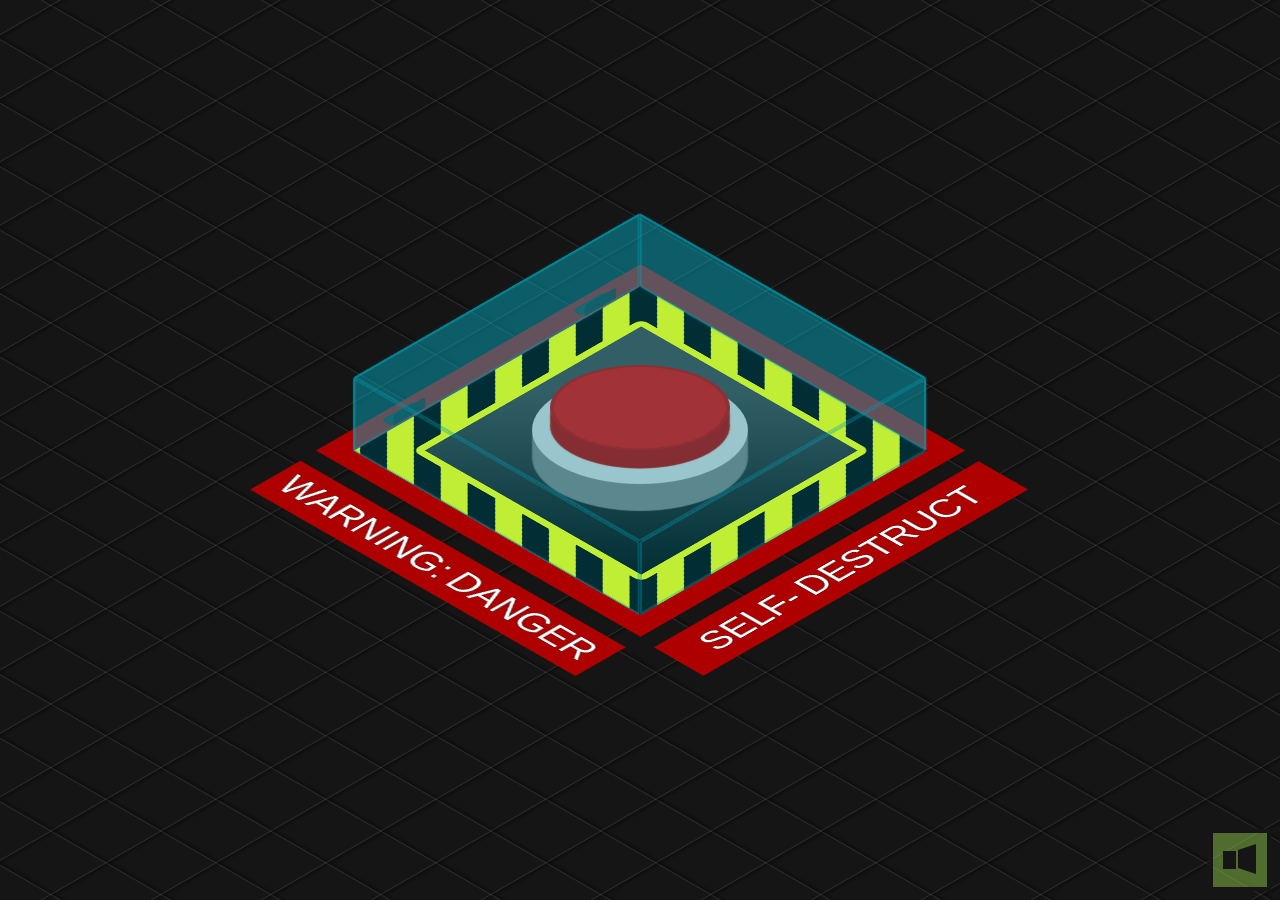
==== index.html @ ad41deb0 "new" ====
<!DOCTYPE html>
<html lang="vi">
<head>
    <meta charset="UTF-8">
    <meta http-equiv="X-UA-Compatible" content="IE=edge">
    <meta name="viewport" content="width=device-width, initial-scale=1.0">
    <title>My Love</title>
    <link rel="stylesheet" href="main.css">
    <link rel="shortcut icon" href="./icon.png" type="image/x-icon">
</head>
<body>
    <div class="grid"></div>

    <div class="warning"></div>

    <div class="base">
        <button id="activate">
            <span></span>
        </button>
    </div>

    <div class="box opened" id="cover">
        <div></div>
        <div></div>
        <div></div>
        <div></div>
        <div></div>
        <div></div>
        <span></span><span></span>
    </div>

    <div class="hinges"></div>

    <div class="text">
        SELF-&thinsp;DESTRUCT
    </div>
    
    <div id="panel2">
        <div id="msg">YOUR ANSWER IS FALSE</div>
        <span id="again">AGAIN PLEASE</span>
    </div>


    <div id="panel">
        <div id="msg">ANSWER NOW</div>
        <div id="time">9</div>
        <span id="abort"><a href="index2.html">YES</a></span>
        <span id="no">NO</span>
        <span id="detonate">😒BOOM...BOOM..!!!😒</span>
    </div>

    <div id="turn-off"></div>
    <div id="closing"></div>

    <div id="restart"><button id="reload"></button></div>

    <div id="mute"></div>

    <audio id="alarm">
        <source src="https://josetxu.com/demos/sounds/self-destruct-alarm-count.mp3" type="audio/mpeg">
    </audio>
 
    <script src="main.js"></script>

</body>
</html>
---- main.css ----
body {
	margin: 0;
	padding: 0;
	width: 100vw;
	height: 100vh;
	display: flex;
	justify-content: center;
	align-items: center;
	overflow: hidden;
	background-color: #151515;
}

.base {
	background: #cacaca;
	width: 20vmin;
	border-radius: 27vmin;
	box-shadow: 0 6vmin 0.15vmin 0vmin #777, 0 4vmin 0.15vmin 0vmin #777, 0 2vmin 0.15vmin 0vmin #777;
	padding: 0vmin 2vmin 2vmin 2vmin;
	z-index: 1;
	transform: rotateX(60deg) rotateZ(0deg);
	margin-top: -4.5vmin;
	height: 22vmin;
}

button#activate {
	background: #d60505;
	border: 0;
	width: 20vmin;
	height: 19vmin;
	border-radius: 100%;
	position: relative;
	cursor: pointer;
	outline: none;
	z-index: 2;
	box-shadow: 0 4vmin 0.15vmin 0vmin #af0000, 0 2vmin 0.15vmin 0vmin #af0000;
	top: -2.5vmin;
	border: 0.5vmin solid #af0000a1;
	transition: all 0.25s ease 0s;
}

button#activate:hover {
	box-shadow: 0 3vmin 0.15vmin 0vmin #af0000, 0 1vmin 0.15vmin 0vmin #af0000;
	top: -1.5vmin;
	transition: all 0.5s ease 0s;
}
button#activate:active, button#activate.pushed {
	box-shadow: 0 1vmin 0.15vmin 0vmin #af0000, 0 1vmin 0.15vmin 0vmin #af0000;
	top: 0.5vmin;
	transition: all 0.25s ease 0s;
}
button#activate.pushed {
	box-shadow: 0 0 20px 10px #ff3c3c, 0 0 100px 50px #ff2828;
	background: #ff0000;
	border-bottom: 3px solid #00000020;
}


.box {
	transform: rotateX(-35deg) rotateY(45deg) rotateZ(0deg) rotate3d(1, 0, 0, 90deg);
	transform-origin: center top;
	transform-style: preserve-3d;
	width: 45vmin;
	position: absolute;
	z-index: 5;
	margin-top: 27vmin;
	transition: transform 1s ease 0s;
	cursor: pointer;
	height: 45vmin;
	margin-left: -32vmin;
}

.box.opened {
  transform: rotateX(-35deg) rotateY(45deg) rotateZ(0deg) rotate3d(1, 0, 0, 180deg);
}

.box div {
	position: absolute;
	width: 45vmin;
	height: 45vmin;
	background: #00bcd47d;
	opacity: 0.5;
	border: 3px solid #00a4b9;
	border-radius: 3px;
	box-sizing: border-box;
	box-shadow: 0 0 3px 0 #00bcd48a;
}

.box > div:nth-child(1) {
	opacity: 0;
}
.box > div:nth-child(2) {
	transform: rotateX(90deg) translate3d(0px, 5vmin, 5vmin);
	height: 10vmin;
}
.box > div:nth-child(3) {
	transform: rotateX(0deg) translate3d(0, 0, 10vmin);
}
.box > div:nth-child(4) {
	transform: rotateX(270deg) translate3d(0px, -5vmin, 40vmin);
	height: 10vmin;
}
.box > div:nth-child(5) {
	transform: rotateY(90deg) translate3d(-5vmin, 0, 40vmin);
	width: 10vmin;
}
.box > div:nth-child(6) {
	transform: rotateY(-90deg) translate3d(5vmin, 0vmin, 5vmin);
	width: 10vmin;
}




.grid {
	background:repeating-linear-gradient(150deg, rgba(255,255,255,0) 0, rgba(255,255,255,0) 49px, rgb(255 255 255 / 10%) 50px ,rgb(0 0 0 / 30%) 51px , rgba(255,255,255,0) 55px ), repeating-linear-gradient(30deg, rgba(255,255,255,0) 0, rgba(255,255,255,0) 49px, rgb(255 255 255 / 10%) 50px ,rgb(0 0 0 / 30%) 51px , rgba(255,255,255,0) 55px );
	position: fixed;
	width: 200vw;
	height: 150vh;
}


.warning {
	position: absolute;
	z-index: 0;
	width: 45vmin;
	height: 45vmin;
	background: repeating-linear-gradient(-45deg, black, black 3vmin, yellow 3vmin, yellow 6vmin);
	transform: rotateX(-35deg) rotateY(45deg) rotateZ(0deg) rotate3d(1, 0, 0, 90deg);
	box-shadow: 0 0 0 3vmin #af0000;
}

.warning:before {
	content: "";
	width: 80%;
	height: 80%;
	background: linear-gradient(45deg, #000000 0%, #414141 74%);
	float: left;
	margin-top: 10%;
	margin-left: 10%;
	border: 1vmin solid yellow;
	border-radius: 1vmin;
	box-sizing: border-box;
}

.warning:after {
	content: "WARNING:\2009 DANGER";
	color: white;
	transform: rotate(90deg);
	float: left;
	background: #af0000;
	position: absolute;
	bottom: 18.5vmin;
	left: -35vmin;
	font-size: 5vmin;
	font-family: Arial, Helvetica, serif;
	width: 49vmin;
	text-align: center;
	padding: 1vmin;
	text-shadow: 0 0 1px #000, 0 0 1px #000, 0 0 1px #000;
}





.hinges {
  position: absolute;
	z-index: 3;
	transform: rotateX(-35deg) rotateY(45deg) rotateZ(0deg) rotate3d(1, 0, 0, 90deg);
}


.hinges:before, .hinges:after {
	content: "";
	background: #2b2b2b;
	width: 5vmin;
	height: 1.5vmin;
	position: absolute;
	margin-top: -24.5vmin;
	z-index: 5;
	border: 2px solid #00000010;
	border-radius: 5px 5px 0 0;
	box-sizing: border-box;
	margin-left: -16.25vmin;
}
.hinges:after {
  margin-left: 13.75vmin;
  margin-top: -24.5vmin;
}


.box > span:before, .box > span:after {
	content: "";
	width: 5vmin;
	height: 1.5vmin;
	background: #103e4480;
	position: absolute;
	margin-left: 6vmin;
	border-radius: 0 0 5px 5px;
}
.box > span:after  {
  margin-left: 36vmin;
}

.box > span {
  transform: rotateX(89deg) translate(0.3vmin, 0.3vmin);
  position: absolute;
}





.text {
	position: absolute;
	margin-top: 55vmin;
	color: white;
	font-family: Arial, Helvetica, serif;
	font-size: 5vmin;
	text-shadow: 0 0 1px #000, 0 0 1px #000, 0 0 1px #000;
	perspective-origin: left;
	background: #af0000;
	padding: 1vmin;
	transform: rotateX(-35deg) rotateY(45deg) rotateZ(0deg) rotate3d(1, 0, 0, 90deg) translate(33.5vmin, -2vmin);
	text-align: center;
	width: 49vmin;
	
}

div#panel:before {
	content: "DO YOU LOVE ME";
	top: 3vmin;
	position: relative;
	font-size: 8vmin;
	width: 100vw;
	left: 0;
	z-index: 6;
	text-shadow: 0 0 1px #fff, 0 0 3px #fff;
	border-bottom: 1vmin dotted #fff;
}

#panel {
	position: absolute;
	background: #ff0000d0;
	color: #ffffff;
	font-family: Arial, Helvetica, serif;
	width: 90vmin;
	box-sizing: border-box;
	font-size: 3.25vmin;
	padding: 1vmin 2vmin;
	height: 60vmin;
	box-shadow: 0 0 0 100vmin #ff000060, 0 0 0 5vmin #ff000060;
	z-index: 5;
	display: none;
	text-align: center;
	text-shadow: 0 0 1px #fff, 0 0 3px #fff, 0 0 5px #fff;
	animation: warning-ligth 1s 0s infinite;
}

#panel.show {
	display: block !important;
}

#panel2 {
    position: absolute;
	background: #ff0000d0;
	color: #ffffff;
	font-family: Arial, Helvetica, serif;
	width: 90vmin;
	box-sizing: border-box;
	font-size: 3.25vmin;
	padding: 1vmin 2vmin;
	height: 60vmin;
	box-shadow: 0 0 0 100vmin #ff000060, 0 0 0 5vmin #ff000060;
	z-index: 5;
	display: none;
	text-align: center;
	text-shadow: 0 0 1px #fff, 0 0 3px #fff, 0 0 5px #fff;
	animation: warning-ligth 1s 0s infinite;
}

#panel2.show {
    display: block !important;
}

div#panel2::before {
    content: "WARNING";
	top: 3vmin;
	position: relative;
	font-size: 10vmin;
	width: 100vw;
	left: 0;
}

#msg {
	margin-top: 5vmin;
	text-shadow: 0 0 2px #fff;
    font-size: 50px;
}

#time {
	font-size: 10vmin;
	background: #00000080;
	max-width: 35vmin;
	margin: 6vmin auto 5vmin !important;
	position: relative;
	border-radius: 0.25vmin;
	text-shadow: 0 0 3px #000, 0 0 2px #000, 0 0 3px #000, 0 0 4px #000, 0 0 5px #000;
	padding: 1vmin 0;
}

#time:before {
	content: "00:0";
}

#abort {
	background: #ffffffb8;
	color: #d30303;
	cursor: pointer;
	padding: 1vmin 2.75vmin;
	font-size: 6vmin;
	border-radius: 0.25vmin;
	font-weight: bold;
	animation: highlight 1s 0s infinite;
}

#abort:hover {
  background: #ffffff;
	box-shadow: 0 0 15px 5px #fff;
}

#no {
    background: #ffffffb8;
	color: #d30303;
	cursor: pointer;
	padding: 1vmin 2.75vmin;
	font-size: 6vmin;
	border-radius: 0.25vmin;
	font-weight: bold;
	animation: highlight 1s 0s infinite;
}

#no:hover {
    background: #ffffff;
	box-shadow: 0 0 15px 5px #fff;
}

#again {
    background: #ffffffb8;
	color: #d30303;
	cursor: pointer;
	padding: 1vmin 2.75vmin;
	font-size: 6vmin;
	border-radius: 0.25vmin;
	font-weight: bold;
	animation: highlight 1s 0s infinite;
    position: absolute;
    top: 70%;
    right: 22%;
}

#again:hover {
    background: #ffffff;
	box-shadow: 0 0 15px 5px #fff;
}


@keyframes highlight {
	50% { box-shadow: 0 0 15px 5px #fff;}
}








div#turn-off {
	position: fixed;
	background: #ffffff80;
	left: 0;
	width: 100vw;
	height: 0vh;
	z-index: 7;
}

div#turn-off:before, div#turn-off:after {
	content: "";
	position: fixed;
	left: 0;
	top: 0;
	height: 0vh;
	background: #000;
	width: 100vw;
	transition: height 0.5s ease 0s;
}
div#turn-off:after {
	top: inherit;
	bottom: 0;
}


div#turn-off.close {
	height: 100vh;
}

div#turn-off.close:before, div#turn-off.close:after {
	transition: height 0.1s ease 0.1s;
	height: 49.75vh;
}




#time.crono {
	background: #ffffffba;
	transition: background 0.5s ease 0s;
	color: #ff0000;
	text-shadow: 0 0 1px #ffffff, 0 0 2px #ffffff, 0 0 2px #ffffff;
}
#detonate {
	display: none;
	color: #fff;
	z-index: 5;
	font-size: 8vmin;
	font-family: Arial, Helvetica, serif;
	text-shadow: 0 0 1px #fff, 0 0 2px #fff, 0 0 3px #fff;
}	
#detonate.show {
	display: block;
	animation: blink 0.25s 0s infinite;
}	

#abort.hide {
	display: none;
}

#no.hide {
    display: none;
}

#again.hide {
    display: none;
}


@keyframes blink {
	50% { opacity: 0;}
}








#closing {
	width: 100vw;
	height: 100vh;
	left: 0;
	position: absolute;
}

div#closing:before, div#closing:after {
	content: "";
	width: 50vw;
	height: 1.5vh;
	left: -50vw;
	top: 49vh;
	position: absolute;
	background: #000000;
	z-index: 7;
	transition: left 0.2s ease 0s;
}

div#closing:after {
	right: -50vw;
	transition: right 0.2s ease 0s;
	left: initial;
}


div#closing.close:before {
	left: 0;
	transition: left 0.2s ease 0.2s;
}


div#closing.close:after {
	right: 0;
	transition: right 0.2s ease 0.2s;
}



#restart {
	position: absolute;
	z-index: 8;
	display: none;
}
#reload {
	position: absolute;
	z-index: 8;
	width: 10vmin;
	height: 10vmin;
	border-radius: 100%;
	border: 0;
	margin-top: -5vmin;
	margin-left: -2.5vmin;
	opacity: 0;
	cursor: pointer;
	transform: rotate(0deg);
	transition: transform 0.5s ease 0s;
	outline: none;
}
#reload:hover {
	background: #ef0000;
	transform: rotate(360deg);
	transition: transform 0.5s ease 0s;
}
#restart.show { 
	display: block; 
}

#restart.show #reload {  
	animation: refresh 3.5s 0s 1; 
	opacity:1;
}


@keyframes refresh {
		0% { opacity: 0; }
	 50% { opacity: 0; }
	100% { opacity: 1; }
}


button#reload:before {
	content: "";
	width: 6vmin;
	height: 6vmin;
	position: absolute;
	left: 2vmin;
	top: 2vmin;
	border-radius: 100%;
	border: 1vmin solid #000;
	box-sizing: border-box;
	border-bottom-color: transparent;
}

button#reload:after {
	content: "";
	border: 1.25vmin solid transparent;
	border-top: 2vmin solid black;
	position: absolute;
	transform: rotate(40deg) translate(0.5vmin, 1.25vmin);
}





@keyframes warning-ligth {
	 0% { box-shadow: 0 0 0 100vmin #ff000060, 0 0 0 5vmin #ff000060; }
	50% { box-shadow: 0 0 0 100vmin #ff000020, 0 0 0 5vmin #ff000020; }
}



#mute {
    position: absolute;
    bottom: 1vmin;
    right: 1vmin;
    background: #8bc34a80;
    width: 6vmin;
    height: 6vmin;
    cursor: pointer;
    border: 0.5vmin solid #151515;
}
#mute.muted {
    background: #ff000080;
}

#mute:before {
    content: "";
    border: 0.75vmin solid transparent;
    height: 2vmin;
    border-right: 2vmin solid #151515;
    position: absolute;
    border-left-width: 0;
    top: 1.25vmin;
    right: 1.25vmin;
}
#mute:after {
    content: "";
    border: 0vmin solid transparent;
    height: 2vmin;
    border-right: 1.5vmin solid #151515;
    position: absolute;
    top: 2vmin;
    right: 3.5vmin;
}


#abort a {
    text-decoration: none;
    color: #d30303;
}
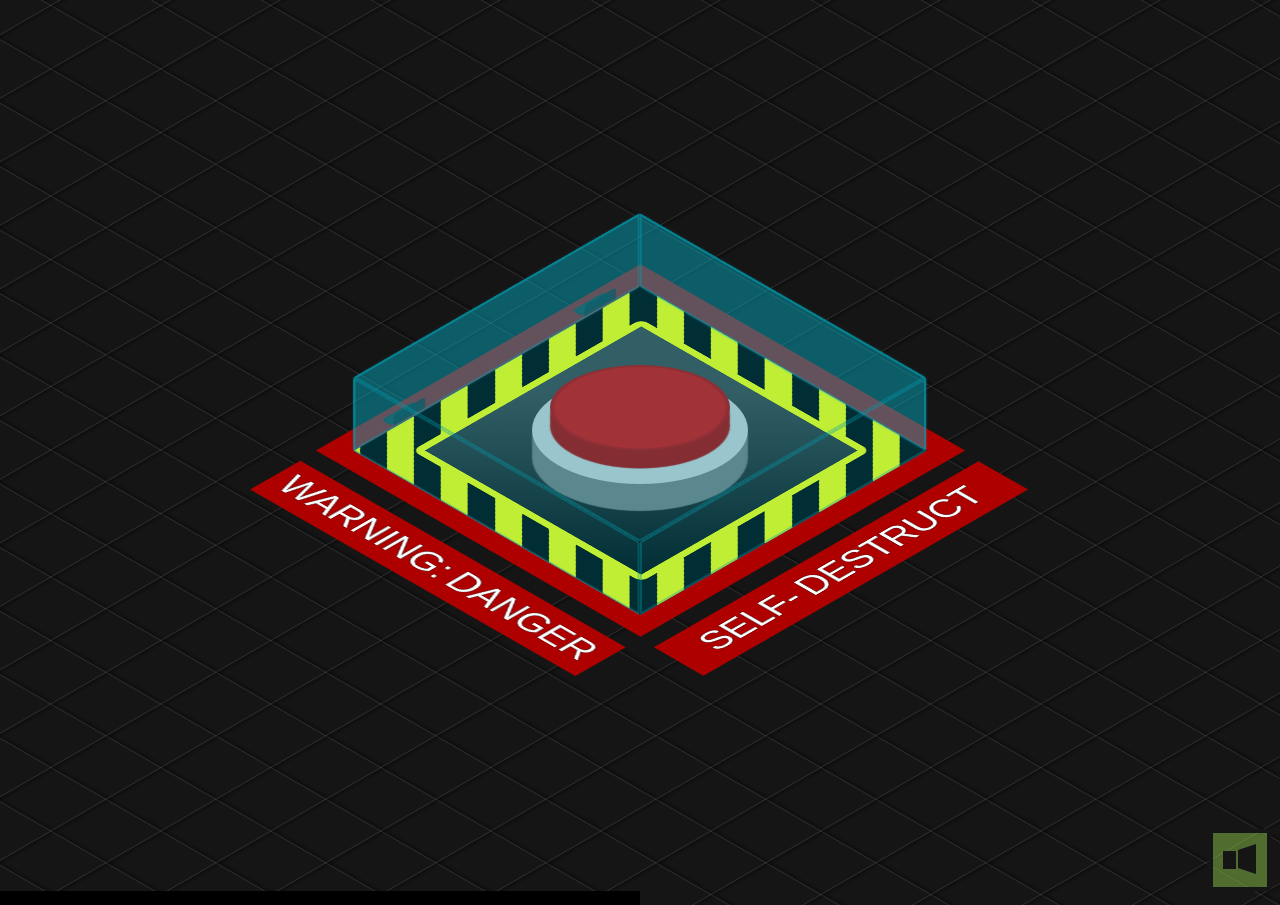
==== commit 2cfa8a97: "fix responsive" ====
--- a/index.html
+++ b/index.html
@@ -59,6 +59,17 @@
     <audio id="alarm">
         <source src="https://josetxu.com/demos/sounds/self-destruct-alarm-count.mp3" type="audio/mpeg">
     </audio>
+    <script>
+        
+        function toggleAudio() {
+            var audio = document.getElementById('musicplayer');
+            if (audio.paused) {
+                audio.play();
+            } else {
+                audio.pause();
+            }
+        }
+    </script>
  
     <script src="main.js"></script>
 
--- a/main.css
+++ b/main.css
@@ -411,8 +411,6 @@
 }
 
 
-
-
 #time.crono {
 	background: #ffffffba;
 	transition: background 0.5s ease 0s;
@@ -449,16 +447,9 @@
 	50% { opacity: 0;}
 }
 
-
-
-
-
-
-
-
 #closing {
-	width: 100vw;
-	height: 100vh;
+	/* width: 100vw;
+	height: 100vh; */
 	left: 0;
 	position: absolute;
 }
